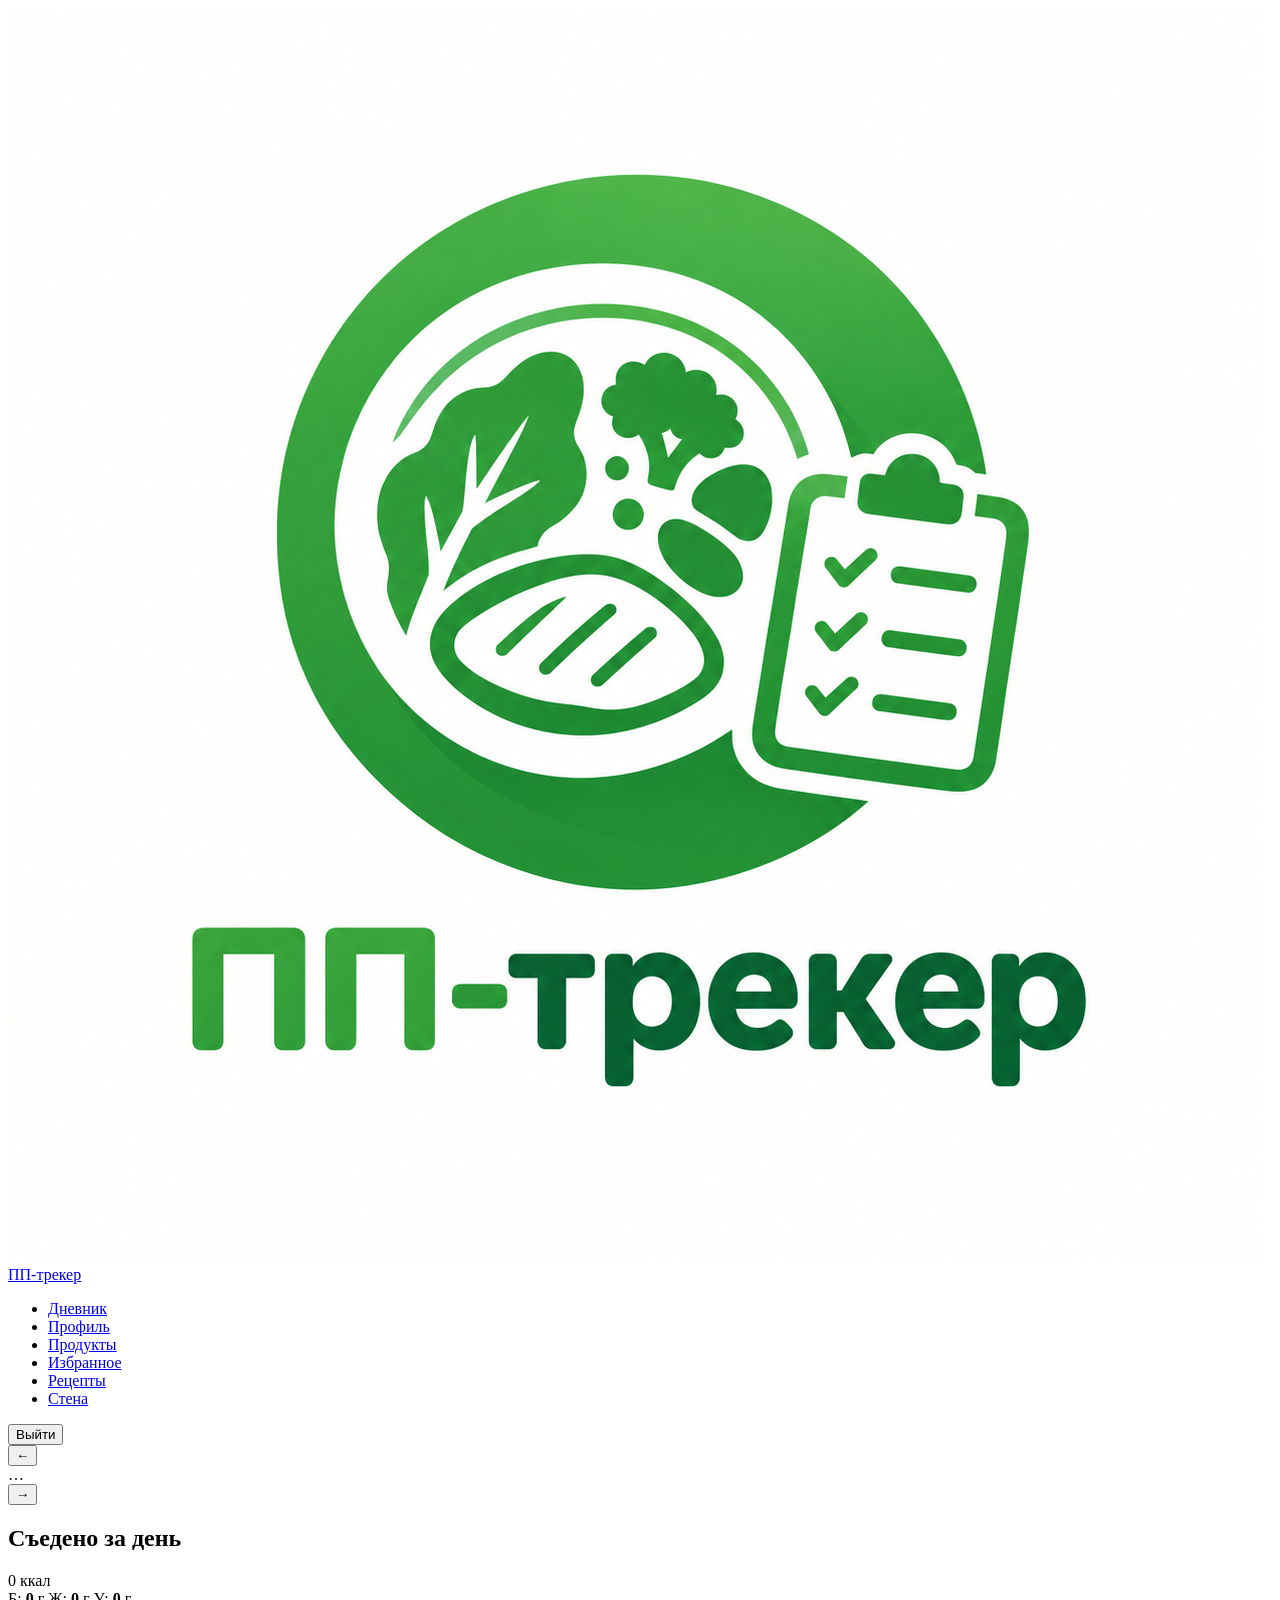
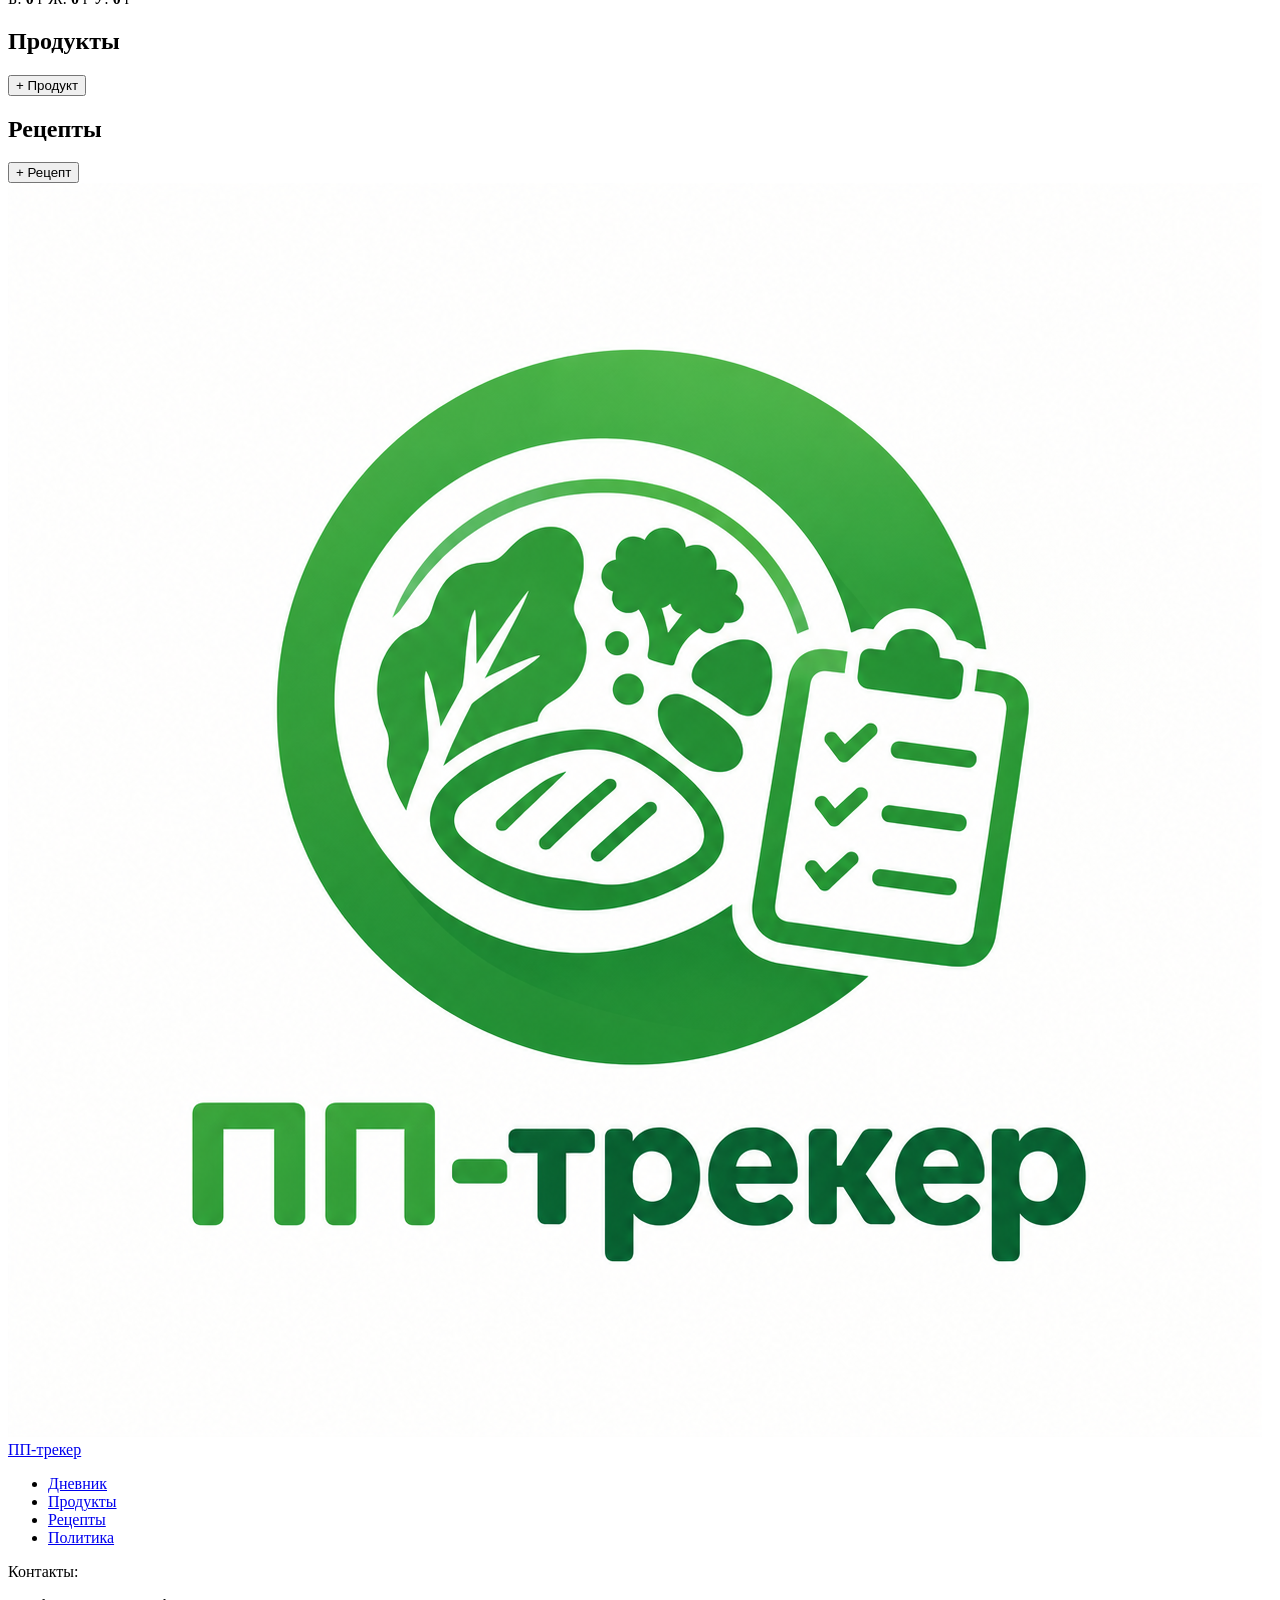
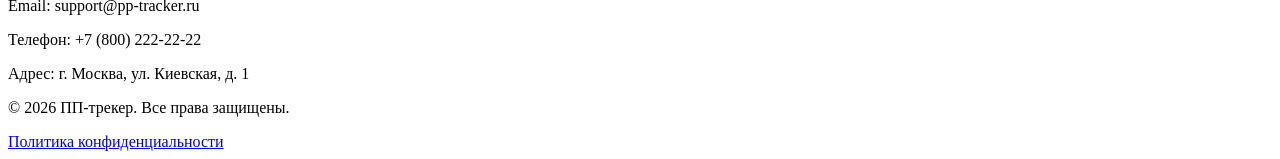
==== diary.html @ b901b1bf "Update logo" ====
<!DOCTYPE html>
<html lang="ru">
<head>
  <meta charset="UTF-8">
  <meta name="viewport" content="width=device-width, initial-scale=1.0">
  <title>Дневник</title>
  <link rel="icon" href="images/logo_1.png" type="image/png">
  <link rel="preconnect" href="https://fonts.googleapis.com">
  <link rel="preconnect" href="https://fonts.gstatic.com" crossorigin>
  <link href="https://fonts.googleapis.com/css2?family=Space+Grotesk:wght@400;500;700&display=swap" rel="stylesheet">
  <link rel="stylesheet" href="style.css">
</head>
<body>

  <header class="header container">
    <a href="diary.html" class="header__logo">
      <img src="images/logo_1.png" alt="Логотип" class="logo__img">
      ПП-трекер
    </a>
    <nav class="nav">
      <ul class="nav__list">
        <li class="nav__item"><a href="diary.html" class="nav__link nav__link_active">Дневник</a></li>
        <li class="nav__item"><a href="profile.html" class="nav__link">Профиль</a></li>
        <li class="nav__item"><a href="products.html" class="nav__link">Продукты</a></li>
        <li class="nav__item"><a href="favorites.html" class="nav__link">Избранное</a></li>
        <li class="nav__item"><a href="recipes.html" class="nav__link">Рецепты</a></li>
        <li class="nav__item"><a href="wall.html" class="nav__link">Стена</a></li>
      </ul>
      <div class="nav__auth">
        <button type="button" class="nav__auth-btn" onclick="logout()">Выйти</button>
      </div>
    </nav>
  </header>

  <main class="container">

    <!-- Панель даты -->
    <section class="diary-date">
      <button type="button" class="diary-date__arrow" id="prev-day" aria-label="Предыдущий день">←</button>
      <div class="diary-date__current" id="current-date">…</div>
      <button type="button" class="diary-date__arrow" id="next-day" aria-label="Следующий день">→</button>
    </section>

    <!-- Сводка за день -->
    <section class="card diary-summary">
      <h2 class="diary-summary__title">Съедено за день</h2>
      <div class="diary-summary__calories">
        <span id="total-calories">0</span> ккал
      </div>
      <div class="diary-summary__macros">
        <span>Б: <b id="total-protein">0</b> г</span>
        <span>Ж: <b id="total-fats">0</b> г</span>
        <span>У: <b id="total-carbs">0</b> г</span>
      </div>
    </section>

    <!-- Секция: Продукты -->
    <section class="diary-section">
      <div class="diary-section__head">
        <h2 class="diary-section__title">Продукты</h2>
        <button type="button" class="button button_theme_green diary-section__add" data-type="product">
          + Продукт
        </button>
      </div>
      <div id="products-list" class="diary-list"></div>
    </section>

    <!-- Секция: Рецепты -->
    <section class="diary-section">
      <div class="diary-section__head">
        <h2 class="diary-section__title">Рецепты</h2>
        <button type="button" class="button button_theme_green diary-section__add" data-type="recipe">
          + Рецепт
        </button>
      </div>
      <div id="recipes-list" class="diary-list"></div>
    </section>

  </main>

  <footer class="footer container">
    <div class="footer__inner">
      <div class="footer__header">
        <a href="diary.html" class="footer__logo">
          <img src="images/logo_1.png" alt="Логотип" class="logo__img">
          ПП-трекер
        </a>
        <ul class="footer__nav-list">
          <li><a href="diary.html" class="footer__nav-link">Дневник</a></li>
          <li><a href="products.html" class="footer__nav-link">Продукты</a></li>
          <li><a href="recipes.html" class="footer__nav-link">Рецепты</a></li>
          <li><a href="privacy.html" class="footer__nav-link">Политика</a></li>
        </ul>
      </div>

      <div class="footer__body">
        <div class="footer__contact-info">
          <span class="footer__contact-badge">Контакты:</span>
          <p>Email: support@pp-tracker.ru</p>
          <p>Телефон: +7 (800) 222-22-22</p>
          <p>Адрес: г. Москва, ул. Киевская, д. 1</p>
        </div>
      </div>

      <div class="footer__bottom">
        <p>© 2026 ПП-трекер. Все права защищены.</p>
        <a href="privacy.html" class="footer__privacy">Политика конфиденциальности</a>
      </div>
    </div>
  </footer>

  <script src="js/api.js"></script>
  <script src="js/auth.js"></script>
  <script src="js/diary.js"></script>
</body>
</html>
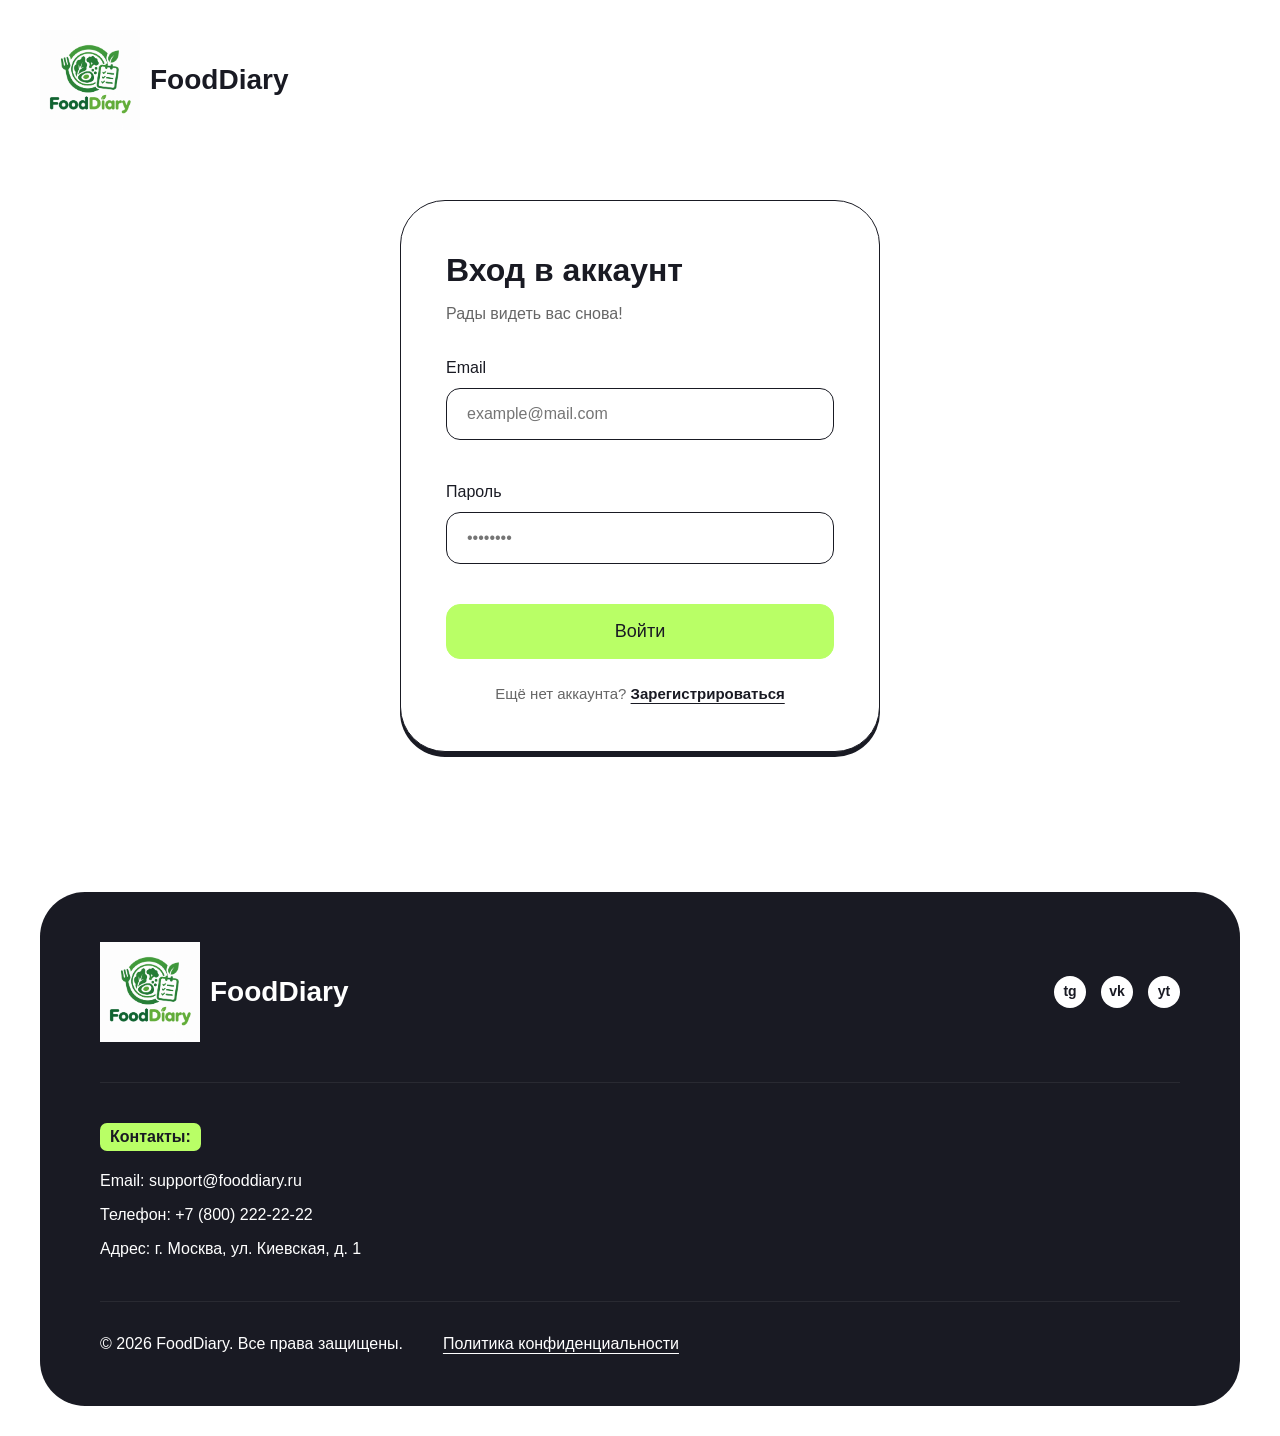
==== commit f5267ba0: "Версия 2.0: карточки рецептов, новый лого, админка, FoodDiary" ====
--- a/diary.html
+++ b/diary.html
@@ -3,7 +3,7 @@
 <head>
   <meta charset="UTF-8">
   <meta name="viewport" content="width=device-width, initial-scale=1.0">
-  <title>Дневник</title>
+  <title>Дневник — FoodDiary</title>
   <link rel="icon" href="images/logo_1.png" type="image/png">
   <link rel="preconnect" href="https://fonts.googleapis.com">
   <link rel="preconnect" href="https://fonts.gstatic.com" crossorigin>
@@ -15,7 +15,7 @@
   <header class="header container">
     <a href="diary.html" class="header__logo">
       <img src="images/logo_1.png" alt="Логотип" class="logo__img">
-      ПП-трекер
+      FoodDiary
     </a>
     <nav class="nav">
       <ul class="nav__list">
@@ -39,6 +39,7 @@
       <button type="button" class="diary-date__arrow" id="prev-day" aria-label="Предыдущий день">←</button>
       <div class="diary-date__current" id="current-date">…</div>
       <button type="button" class="diary-date__arrow" id="next-day" aria-label="Следующий день">→</button>
+      <input type="date" id="date-picker" class="form__input" style="width:auto;" aria-label="Выбрать дату">
     </section>
 
     <!-- Сводка за день -->
@@ -83,7 +84,7 @@
       <div class="footer__header">
         <a href="diary.html" class="footer__logo">
           <img src="images/logo_1.png" alt="Логотип" class="logo__img">
-          ПП-трекер
+          FoodDiary
         </a>
         <ul class="footer__nav-list">
           <li><a href="diary.html" class="footer__nav-link">Дневник</a></li>
@@ -96,14 +97,14 @@
       <div class="footer__body">
         <div class="footer__contact-info">
           <span class="footer__contact-badge">Контакты:</span>
-          <p>Email: support@pp-tracker.ru</p>
+          <p>Email: support@fooddiary.ru</p>
           <p>Телефон: +7 (800) 222-22-22</p>
           <p>Адрес: г. Москва, ул. Киевская, д. 1</p>
         </div>
       </div>
 
       <div class="footer__bottom">
-        <p>© 2026 ПП-трекер. Все права защищены.</p>
+        <p>© 2026 FoodDiary. Все права защищены.</p>
         <a href="privacy.html" class="footer__privacy">Политика конфиденциальности</a>
       </div>
     </div>
--- a/style.css
+++ b/style.css
@@ -0,0 +1,1347 @@
+/* ============================================
+   1. ДИЗАЙН-СИСТЕМА (ПЕРЕМЕННЫЕ И СБРОС)
+   ============================================ */
+:root {
+  --color-primary: #B9FF66;
+  --color-dark: #191A23;
+  --color-grey: #F3F3F3;
+  --color-white: #FFFFFF;
+  --color-muted: #666666;
+  --color-border: #191A23;
+  --color-error: #d32f2f;
+
+  --font-main: 'Space Grotesk', sans-serif;
+  --radius-card: 45px;
+  --radius-btn: 14px;
+  --radius-sm: 10px;
+
+  --shadow-card: 0px 5px 0px #191A23;
+}
+
+* {
+  box-sizing: border-box;
+  margin: 0;
+  padding: 0;
+}
+
+body {
+  font-family: var(--font-main);
+  background-color: var(--color-white);
+  color: var(--color-dark);
+  line-height: 1.5;
+  -webkit-font-smoothing: antialiased;
+  min-height: 100vh;
+  display: flex;
+  flex-direction: column;
+}
+
+main {
+  flex: 1;
+}
+
+img {
+  max-width: 100%;
+  display: block;
+}
+
+a {
+  color: inherit;
+}
+
+.container {
+  max-width: 1240px;
+  margin: 0 auto;
+  padding: 0 20px;
+  width: 100%;
+}
+
+/* ============================================
+   2. ШАПКА
+   ============================================ */
+.header {
+  display: flex;
+  align-items: center;
+  justify-content: space-between;
+  padding: 30px 20px;
+  gap: 20px;
+}
+
+.header__logo {
+  font-size: 28px;
+  font-weight: 700;
+  color: var(--color-dark);
+  text-decoration: none;
+  display: flex;
+  align-items: center;
+  gap: 10px;
+}
+
+.logo__img {
+  width: 100px;
+  height: 100px;
+  object-fit: contain;
+}
+
+.nav {
+  display: flex;
+  align-items: center;
+  gap: 40px;
+}
+
+.nav__list {
+  display: flex;
+  list-style: none;
+  gap: 30px;
+}
+
+.nav__link {
+  text-decoration: none;
+  color: var(--color-dark);
+  font-size: 18px;
+  font-weight: 500;
+  transition: opacity 0.2s ease;
+}
+
+.nav__link:hover {
+  opacity: 0.65;
+}
+
+.nav__link_active {
+  font-weight: 700;
+  text-decoration: underline;
+  text-underline-offset: 6px;
+}
+
+.nav__auth {
+  display: flex;
+  align-items: center;
+  gap: 15px;
+}
+
+.nav__auth-btn {
+  text-decoration: none;
+  font-size: 18px;
+  font-weight: 500;
+  color: var(--color-dark);
+  transition: opacity 0.2s ease;
+}
+
+.nav__auth-btn:hover {
+  opacity: 0.65;
+}
+
+/* ============================================
+   3. КНОПКИ
+   ============================================ */
+.button {
+  display: inline-block;
+  padding: 16px 32px;
+  border-radius: var(--radius-btn);
+  font-size: 18px;
+  font-weight: 500;
+  font-family: inherit;
+  text-align: center;
+  text-decoration: none;
+  cursor: pointer;
+  transition: all 0.2s ease;
+  border: 1px solid var(--color-dark);
+  background: transparent;
+  color: var(--color-dark);
+}
+
+.button_theme_primary {
+  background-color: var(--color-dark);
+  color: var(--color-white);
+}
+
+.button_theme_primary:hover {
+  background-color: var(--color-primary);
+  color: var(--color-dark);
+}
+
+.button_theme_outline {
+  background-color: transparent;
+  color: var(--color-dark);
+}
+
+.button_theme_outline:hover {
+  background-color: var(--color-dark);
+  color: var(--color-white);
+}
+
+.button_theme_green {
+  background-color: var(--color-primary);
+  color: var(--color-dark);
+  border-color: var(--color-primary);
+}
+
+.button_theme_green:hover {
+  opacity: 0.85;
+}
+
+.button_full {
+  width: 100%;
+}
+
+/* ============================================
+   4. ЗАГОЛОВКИ И ПЛАШКИ
+   ============================================ */
+.badge {
+  display: inline-block;
+  background-color: var(--color-primary);
+  padding: 2px 12px;
+  border-radius: 7px;
+  font-size: 32px;
+  font-weight: 700;
+}
+
+.section-title {
+  display: flex;
+  align-items: center;
+  gap: 40px;
+  margin: 60px 0 40px;
+  flex-wrap: wrap;
+}
+
+.section-title p {
+  font-size: 18px;
+  max-width: 500px;
+  color: var(--color-muted);
+}
+
+.page-header {
+  margin: 40px 0;
+}
+
+.page-header h1 {
+  font-size: 40px;
+  margin-bottom: 10px;
+}
+
+.page-header p {
+  color: var(--color-muted);
+}
+
+/* ============================================
+   5. КАРТОЧКИ (переиспользуемый компонент)
+   ============================================ */
+.card {
+  background-color: var(--color-white);
+  border: 1px solid var(--color-border);
+  border-radius: var(--radius-card);
+  padding: 35px;
+  box-shadow: var(--shadow-card);
+}
+
+.cards-grid {
+  display: grid;
+  grid-template-columns: repeat(auto-fill, minmax(280px, 1fr));
+  gap: 25px;
+}
+
+/* ============================================
+   6. ФОРМЫ
+   ============================================ */
+.form__group {
+  margin-bottom: 20px;
+}
+
+.form__label {
+  display: block;
+  font-size: 16px;
+  font-weight: 500;
+  margin-bottom: 8px;
+}
+
+.form__input,
+.form__textarea,
+.form__select {
+  width: 100%;
+  padding: 16px 20px;
+  border: 1px solid var(--color-border);
+  border-radius: var(--radius-btn);
+  font-family: inherit;
+  font-size: 16px;
+  background-color: var(--color-white);
+  color: var(--color-dark);
+  outline: none;
+  transition: border-color 0.2s ease, box-shadow 0.2s ease;
+}
+
+.form__input:focus,
+.form__textarea:focus,
+.form__select:focus {
+  box-shadow: 0 0 0 3px rgba(185, 255, 102, 0.5);
+}
+
+.form__textarea {
+  resize: vertical;
+  min-height: 120px;
+}
+
+.form__error {
+  display: block;
+  min-height: 16px;
+  margin-top: 4px;
+  font-size: 13px;
+  color: var(--color-error);
+}
+
+.form__input_error {
+  border-color: var(--color-error);
+  background-color: #fff5f5;
+}
+
+.form__hint {
+  font-size: 13px;
+  color: var(--color-muted);
+  margin-top: 4px;
+}
+
+/* ============================================
+   7. СТРАНИЦЫ АВТОРИЗАЦИИ
+   ============================================ */
+.auth {
+  display: flex;
+  justify-content: center;
+  align-items: flex-start;
+  padding: 40px 20px 80px;
+}
+
+.auth__card {
+  width: 100%;
+  max-width: 480px;
+  background-color: var(--color-white);
+  border: 1px solid var(--color-border);
+  border-radius: var(--radius-card);
+  padding: 45px;
+  box-shadow: var(--shadow-card);
+}
+
+.auth__title {
+  font-size: 32px;
+  font-weight: 700;
+  margin-bottom: 8px;
+}
+
+.auth__subtitle {
+  font-size: 16px;
+  color: var(--color-muted);
+  margin-bottom: 30px;
+}
+
+.auth__form {
+  display: flex;
+  flex-direction: column;
+}
+
+.auth__footer-text {
+  margin-top: 24px;
+  text-align: center;
+  font-size: 15px;
+  color: var(--color-muted);
+}
+
+.auth__footer-text a {
+  color: var(--color-dark);
+  font-weight: 700;
+  text-decoration: underline;
+  text-underline-offset: 4px;
+}
+
+/* ============================================
+   8. ФУТЕР
+   ============================================ */
+.footer {
+  margin-top: 60px;
+  margin-bottom: 30px;
+}
+
+.footer__inner {
+  background-color: var(--color-dark);
+  color: var(--color-white);
+  border-radius: var(--radius-card);
+  padding: 50px 60px;
+}
+
+.footer__header {
+  display: flex;
+  justify-content: space-between;
+  align-items: center;
+  margin-bottom: 40px;
+  flex-wrap: wrap;
+  gap: 20px;
+}
+
+.footer__logo {
+  color: var(--color-white);
+  font-size: 28px;
+  font-weight: 700;
+  text-decoration: none;
+  display: flex;
+  align-items: center;
+  gap: 10px;
+}
+
+.footer__nav-list {
+  display: flex;
+  list-style: none;
+  gap: 30px;
+  flex-wrap: wrap;
+}
+
+.footer__nav-link {
+  color: var(--color-white);
+  text-decoration: underline;
+  text-underline-offset: 4px;
+  font-size: 18px;
+}
+
+.footer__socials {
+  display: flex;
+  gap: 15px;
+}
+
+.social-icon {
+  width: 32px;
+  height: 32px;
+  background-color: var(--color-white);
+  color: var(--color-dark);
+  border-radius: 50%;
+  display: flex;
+  align-items: center;
+  justify-content: center;
+  text-decoration: none;
+  font-weight: 700;
+  font-size: 14px;
+  transition: background 0.2s ease;
+}
+
+.social-icon:hover {
+  background-color: var(--color-primary);
+}
+
+.footer__body {
+  border-top: 1px solid #292A32;
+  padding-top: 40px;
+  margin-bottom: 40px;
+}
+
+.footer__contact-info {
+  display: flex;
+  flex-direction: column;
+  gap: 10px;
+  font-size: 16px;
+}
+
+.footer__contact-badge {
+  background-color: var(--color-primary);
+  color: var(--color-dark);
+  padding: 2px 10px;
+  border-radius: 7px;
+  font-weight: 700;
+  display: inline-block;
+  align-self: flex-start;
+  margin-bottom: 8px;
+}
+
+.footer__bottom {
+  display: flex;
+  gap: 40px;
+  align-items: center;
+  font-size: 16px;
+  color: var(--color-white);
+  flex-wrap: wrap;
+  border-top: 1px solid #292A32;
+  padding-top: 30px;
+}
+
+.footer__privacy {
+  color: var(--color-white);
+  text-decoration: underline;
+  text-underline-offset: 4px;
+}
+
+/* ============================================
+   9. АДАПТИВ
+   ============================================ */
+@media (max-width: 900px) {
+  .nav {
+    gap: 20px;
+  }
+  .nav__list {
+    gap: 18px;
+  }
+  .nav__link,
+  .nav__auth-btn {
+    font-size: 16px;
+  }
+  .badge {
+    font-size: 26px;
+  }
+  .footer__inner {
+    padding: 35px 25px;
+  }
+}
+
+@media (max-width: 640px) {
+  .header {
+    flex-direction: column;
+    align-items: flex-start;
+  }
+  .nav {
+    flex-direction: column;
+    align-items: flex-start;
+    width: 100%;
+    gap: 15px;
+  }
+  .nav__list {
+    flex-wrap: wrap;
+    gap: 14px;
+  }
+  .auth__card {
+    padding: 30px 22px;
+  }
+  .auth__title {
+    font-size: 26px;
+  }
+  .badge {
+    font-size: 22px;
+  }
+  .footer__bottom {
+    flex-direction: column;
+    align-items: flex-start;
+    gap: 15px;
+  }
+}
+/* ============================================
+   10. ДНЕВНИК
+   ============================================ */
+
+.diary-date {
+  display: flex;
+  align-items: center;
+  justify-content: center;
+  gap: 20px;
+  margin: 20px 0 30px;
+}
+
+.diary-date__arrow {
+  width: 44px;
+  height: 44px;
+  border-radius: 50%;
+  border: 1px solid var(--color-border);
+  background: var(--color-white);
+  font-size: 20px;
+  cursor: pointer;
+  transition: background 0.2s ease;
+}
+
+.diary-date__arrow:hover {
+  background: var(--color-primary);
+}
+
+.diary-date__current {
+  font-size: 22px;
+  font-weight: 700;
+  min-width: 280px;
+  text-align: center;
+  text-transform: capitalize;
+}
+
+.diary-summary {
+  margin-bottom: 40px;
+  text-align: center;
+}
+
+.diary-summary__title {
+  font-size: 18px;
+  color: var(--color-muted);
+  font-weight: 500;
+  margin-bottom: 15px;
+}
+
+.diary-summary__calories {
+  font-size: 48px;
+  font-weight: 700;
+  margin-bottom: 10px;
+}
+
+.diary-summary__macros {
+  display: flex;
+  justify-content: center;
+  gap: 30px;
+  font-size: 18px;
+  color: var(--color-muted);
+}
+
+.diary-summary__macros b {
+  color: var(--color-dark);
+}
+
+.diary-section {
+  margin-bottom: 40px;
+}
+
+.diary-section__head {
+  display: flex;
+  align-items: center;
+  justify-content: space-between;
+  margin-bottom: 16px;
+  gap: 20px;
+  flex-wrap: wrap;
+}
+
+.diary-section__title {
+  font-size: 24px;
+  font-weight: 700;
+}
+
+.diary-section__add {
+  padding: 12px 22px;
+  font-size: 16px;
+}
+
+.diary-list {
+  display: flex;
+  flex-direction: column;
+  gap: 12px;
+}
+
+.diary-empty {
+  padding: 30px;
+  text-align: center;
+  background: var(--color-grey);
+  border-radius: var(--radius-btn);
+  color: var(--color-muted);
+  font-size: 16px;
+}
+
+.diary-item {
+  display: flex;
+  align-items: center;
+  justify-content: space-between;
+  gap: 16px;
+  padding: 16px 20px;
+  border: 1px solid var(--color-border);
+  border-radius: var(--radius-btn);
+  background: var(--color-white);
+  transition: box-shadow 0.2s ease;
+}
+
+.diary-item:hover {
+  box-shadow: 0 4px 0 rgba(25, 26, 35, 0.1);
+}
+
+.diary-item__name {
+  font-size: 18px;
+  font-weight: 700;
+  margin-bottom: 4px;
+}
+
+.diary-item__details {
+  font-size: 14px;
+  color: var(--color-muted);
+}
+
+.diary-item__delete {
+  width: 36px;
+  height: 36px;
+  border-radius: 50%;
+  border: 1px solid var(--color-border);
+  background: var(--color-white);
+  font-size: 20px;
+  line-height: 1;
+  cursor: pointer;
+  color: var(--color-dark);
+  transition: all 0.2s ease;
+  flex-shrink: 0;
+}
+
+.diary-item__delete:hover {
+  background: var(--color-error);
+  color: var(--color-white);
+  border-color: var(--color-error);
+}
+
+@media (max-width: 640px) {
+  .diary-date__current {
+    font-size: 18px;
+    min-width: 0;
+    flex: 1;
+  }
+  .diary-summary__calories {
+    font-size: 36px;
+  }
+  .diary-summary__macros {
+    gap: 18px;
+    font-size: 16px;
+  }
+  .diary-section__title {
+    font-size: 20px;
+  }
+}
+/* ============================================
+   11. СТРАНИЦА ПРОДУКТОВ
+   ============================================ */
+
+/* Тулбар с поиском и кнопкой назад */
+.products-toolbar {
+  display: flex;
+  gap: 16px;
+  margin-bottom: 30px;
+  flex-wrap: wrap;
+}
+
+.products-toolbar .form__input {
+  flex: 1;
+  min-width: 220px;
+}
+
+/* Сетка карточек */
+.products-grid {
+  display: grid;
+  grid-template-columns: repeat(auto-fill, minmax(260px, 1fr));
+  gap: 20px;
+  margin-bottom: 40px;
+}
+
+.product-card {
+  display: flex;
+  flex-direction: column;
+  gap: 6px;
+  padding: 22px;
+  border: 1px solid var(--color-border);
+  border-radius: var(--radius-btn);
+  background: var(--color-white);
+  transition: transform 0.15s ease, box-shadow 0.15s ease;
+}
+
+.product-card:hover {
+  transform: translateY(-2px);
+  box-shadow: var(--shadow-card);
+}
+
+.product-card__name {
+  font-size: 18px;
+  font-weight: 700;
+}
+
+.product-card__kbju {
+  font-size: 14px;
+  color: var(--color-muted);
+}
+
+.product-card__hint {
+  font-size: 12px;
+  color: var(--color-muted);
+  margin-bottom: 10px;
+}
+
+.product-card__add {
+  padding: 12px 20px;
+  font-size: 16px;
+  margin-top: auto;
+}
+
+/* ============================================
+   12. ПАНЕЛЬ ГРАММОВКИ (внизу страницы)
+   ============================================ */
+
+.grams-panel {
+  margin: 40px 0;
+  scroll-margin-top: 20px;   /* отступ сверху при плавном скролле */
+}
+
+.grams-panel__card {
+  padding: 30px;
+  border: 2px solid var(--color-border);
+  background: var(--color-white);
+}
+
+.grams-panel__head {
+  display: flex;
+  align-items: flex-start;
+  justify-content: space-between;
+  gap: 20px;
+  margin-bottom: 20px;
+}
+
+.grams-panel__title {
+  font-size: 24px;
+  font-weight: 700;
+  margin-bottom: 4px;
+}
+
+.grams-panel__kbju {
+  font-size: 14px;
+  color: var(--color-muted);
+}
+
+.grams-panel__close {
+  width: 36px;
+  height: 36px;
+  border-radius: 50%;
+  border: 1px solid var(--color-border);
+  background: var(--color-white);
+  font-size: 20px;
+  line-height: 1;
+  cursor: pointer;
+  color: var(--color-dark);
+  transition: all 0.2s ease;
+  flex-shrink: 0;
+}
+
+.grams-panel__close:hover {
+  background: var(--color-dark);
+  color: var(--color-white);
+}
+
+.grams-panel__form {
+  display: flex;
+  flex-direction: column;
+}
+
+.grams-panel__preview {
+  padding: 16px;
+  background: var(--color-grey);
+  border-radius: var(--radius-btn);
+  margin-bottom: 20px;
+  text-align: center;
+}
+
+.grams-panel__preview-title {
+  font-size: 14px;
+  color: var(--color-muted);
+  margin-bottom: 6px;
+}
+
+.grams-panel__preview-values {
+  font-size: 16px;
+  color: var(--color-dark);
+}
+
+.grams-panel__preview-values b {
+  font-size: 18px;
+}
+
+/* ============================================
+   13. TOAST
+   ============================================ */
+
+.toast {
+  position: fixed;
+  bottom: 30px;
+  left: 50%;
+  transform: translateX(-50%) translateY(100px);
+  background: var(--color-dark);
+  color: var(--color-white);
+  padding: 14px 24px;
+  border-radius: var(--radius-btn);
+  font-size: 16px;
+  font-weight: 500;
+  opacity: 0;
+  transition: all 0.3s ease;
+  z-index: 2000;
+  pointer-events: none;
+}
+
+.toast_visible {
+  opacity: 1;
+  transform: translateX(-50%) translateY(0);
+}
+
+/* ============================================
+   14. АДАПТИВ: ПРОДУКТЫ + ГРАММОВКА
+   ============================================ */
+
+@media (max-width: 640px) {
+  .products-toolbar {
+    flex-direction: column;
+  }
+
+  .products-toolbar .form__input {
+    width: 100%;
+  }
+
+  .products-grid {
+    grid-template-columns: 1fr;
+  }
+
+  .grams-panel__card {
+    padding: 22px;
+  }
+
+  .grams-panel__title {
+    font-size: 20px;
+  }
+}
+/* ============================================
+   15. ИЗБРАННОЕ (звёздочка на карточках)
+   ============================================ */
+
+.product-card__head {
+  display: flex;
+  align-items: flex-start;
+  justify-content: space-between;
+  gap: 10px;
+}
+
+.product-card__fav {
+  width: 32px;
+  height: 32px;
+  border-radius: 50%;
+  border: 1px solid var(--color-border);
+  background: var(--color-white);
+  font-size: 18px;
+  line-height: 1;
+  cursor: pointer;
+  color: #ccc;
+  transition: all 0.2s ease;
+  flex-shrink: 0;
+  padding: 0;
+}
+
+.product-card__fav:hover {
+  color: var(--color-primary);
+  border-color: var(--color-primary);
+}
+
+.product-card__fav_active {
+  color: var(--color-primary);
+  background: var(--color-dark);
+  border-color: var(--color-dark);
+}
+
+.product-card__fav_active:hover {
+  opacity: 0.85;
+}/* ============================================
+   16. ПРОФИЛЬ
+   ============================================ */
+
+.profile-card {
+  text-align: center;
+  padding: 40px 30px;
+  margin-bottom: 30px;
+}
+
+.profile-avatar {
+  width: 96px;
+  height: 96px;
+  border-radius: 50%;
+  background: var(--color-primary);
+  border: 2px solid var(--color-border);
+  display: flex;
+  align-items: center;
+  justify-content: center;
+  font-size: 36px;
+  font-weight: 700;
+  color: var(--color-dark);
+  margin: 0 auto 20px;
+}
+
+.profile-name {
+  font-size: 28px;
+  font-weight: 700;
+  margin-bottom: 6px;
+}
+
+.profile-email {
+  font-size: 16px;
+  color: var(--color-muted);
+  margin-bottom: 6px;
+}
+
+.profile-since {
+  font-size: 14px;
+  color: var(--color-muted);
+}
+
+/* Статистика */
+.profile-stats {
+  display: grid;
+  grid-template-columns: repeat(3, 1fr);
+  gap: 20px;
+  margin-bottom: 30px;
+}
+
+.profile-stat {
+  text-align: center;
+  padding: 26px 20px;
+}
+
+.profile-stat__value {
+  font-size: 36px;
+  font-weight: 700;
+  color: var(--color-dark);
+  margin-bottom: 6px;
+}
+
+.profile-stat__label {
+  font-size: 14px;
+  color: var(--color-muted);
+}
+
+/* Форма редактирования */
+.profile-edit {
+  margin-bottom: 30px;
+}
+
+.profile-edit__title {
+  font-size: 22px;
+  font-weight: 700;
+  margin-bottom: 20px;
+}
+
+.profile-edit__form {
+  display: flex;
+  flex-direction: column;
+}
+
+.profile-edit__form .button {
+  align-self: flex-start;
+}
+
+/* Выход */
+.profile-logout {
+  text-align: center;
+  margin-bottom: 60px;
+}
+
+/* Адаптив */
+@media (max-width: 640px) {
+  .profile-stats {
+    grid-template-columns: 1fr;
+  }
+  .profile-stat__value {
+    font-size: 28px;
+  }
+  .profile-name {
+    font-size: 22px;
+  }
+  .profile-avatar {
+    width: 80px;
+    height: 80px;
+    font-size: 30px;
+  }
+}
+/* ============================================
+   17. СТЕНА
+   ============================================ */
+
+/* Форма нового поста */
+.wall-form {
+  display: flex;
+  gap: 16px;
+  padding: 24px;
+  margin-bottom: 30px;
+}
+
+.wall-form__avatar {
+  width: 48px;
+  height: 48px;
+  border-radius: 50%;
+  background: var(--color-primary);
+  border: 1px solid var(--color-border);
+  display: flex;
+  align-items: center;
+  justify-content: center;
+  font-size: 18px;
+  font-weight: 700;
+  flex-shrink: 0;
+}
+
+.wall-form__inner {
+  flex: 1;
+  display: flex;
+  flex-direction: column;
+  gap: 12px;
+}
+
+.wall-form__actions {
+  display: flex;
+  justify-content: space-between;
+  align-items: center;
+  gap: 16px;
+}
+
+.wall-form__counter {
+  font-size: 14px;
+  color: var(--color-muted);
+}
+
+/* Лента */
+.wall-feed {
+  display: flex;
+  flex-direction: column;
+  gap: 20px;
+  margin-bottom: 40px;
+}
+
+/* Пост */
+.post {
+  background: var(--color-white);
+  border: 1px solid var(--color-border);
+  border-radius: var(--radius-card);
+  padding: 24px;
+  box-shadow: var(--shadow-card);
+}
+
+.post__head {
+  display: flex;
+  align-items: center;
+  gap: 14px;
+  margin-bottom: 16px;
+}
+
+.post__avatar {
+  width: 44px;
+  height: 44px;
+  border-radius: 50%;
+  background: var(--color-primary);
+  border: 1px solid var(--color-border);
+  display: flex;
+  align-items: center;
+  justify-content: center;
+  font-size: 16px;
+  font-weight: 700;
+  flex-shrink: 0;
+}
+
+.post__author {
+  flex: 1;
+  min-width: 0;
+}
+
+.post__author-name {
+  font-weight: 700;
+  font-size: 16px;
+}
+
+.post__date {
+  font-size: 13px;
+  color: var(--color-muted);
+}
+
+.post__delete {
+  width: 32px;
+  height: 32px;
+  border-radius: 50%;
+  border: 1px solid var(--color-border);
+  background: var(--color-white);
+  font-size: 18px;
+  line-height: 1;
+  cursor: pointer;
+  color: var(--color-dark);
+  transition: all 0.2s ease;
+  flex-shrink: 0;
+  padding: 0;
+}
+
+.post__delete:hover {
+  background: var(--color-error);
+  color: var(--color-white);
+  border-color: var(--color-error);
+}
+
+.post__text {
+  font-size: 16px;
+  line-height: 1.55;
+  margin-bottom: 16px;
+  word-wrap: break-word;
+}
+
+/* Действия под постом */
+.post__actions {
+  display: flex;
+  gap: 12px;
+  border-top: 1px solid #ebebeb;
+  padding-top: 14px;
+}
+
+.post__action {
+  display: flex;
+  align-items: center;
+  gap: 6px;
+  padding: 8px 16px;
+  border: 1px solid var(--color-border);
+  border-radius: 20px;
+  background: var(--color-white);
+  font-size: 14px;
+  font-weight: 500;
+  cursor: pointer;
+  color: var(--color-dark);
+  transition: all 0.2s ease;
+  font-family: inherit;
+}
+
+.post__action:hover {
+  background: var(--color-grey);
+}
+
+.post__action_active {
+  background: var(--color-primary);
+  border-color: var(--color-primary);
+}
+
+/* Комментарии */
+.post__comments {
+  margin-top: 16px;
+  padding-top: 16px;
+  border-top: 1px solid #ebebeb;
+}
+
+.post__comments-list {
+  display: flex;
+  flex-direction: column;
+  gap: 12px;
+  margin-bottom: 14px;
+}
+
+.comment {
+  display: flex;
+  gap: 10px;
+}
+
+.comment__avatar {
+  width: 32px;
+  height: 32px;
+  border-radius: 50%;
+  background: var(--color-grey);
+  border: 1px solid var(--color-border);
+  display: flex;
+  align-items: center;
+  justify-content: center;
+  font-size: 12px;
+  font-weight: 700;
+  flex-shrink: 0;
+}
+
+.comment__body {
+  flex: 1;
+  min-width: 0;
+}
+
+.comment__head {
+  display: flex;
+  gap: 10px;
+  align-items: baseline;
+  margin-bottom: 2px;
+}
+
+.comment__author {
+  font-weight: 700;
+  font-size: 14px;
+}
+
+.comment__date {
+  font-size: 12px;
+  color: var(--color-muted);
+}
+
+.comment__text {
+  font-size: 14px;
+  line-height: 1.5;
+  word-wrap: break-word;
+}
+
+/* Форма комментария */
+.post__comment-form {
+  display: flex;
+  gap: 10px;
+}
+
+.post__comment-input {
+  flex: 1;
+  padding: 10px 16px;
+  font-size: 14px;
+}
+
+.post__comment-submit {
+  padding: 10px 20px;
+  font-size: 14px;
+}
+
+/* Адаптив */
+@media (max-width: 640px) {
+  .wall-form {
+    flex-direction: column;
+    padding: 20px;
+  }
+  .wall-form__avatar {
+    align-self: flex-start;
+  }
+  .wall-form__actions {
+    flex-direction: column-reverse;
+    align-items: stretch;
+  }
+  .wall-form__actions .button {
+    width: 100%;
+  }
+  .post {
+    padding: 18px;
+  }
+  .post__comment-form {
+    flex-direction: column;
+  }
+  .post__comment-submit {
+    width: 100%;
+  }
+}
+
+/* ===== FoodDiary: дополнения. Допиши в конец style.css ===== */
+
+/* фильтр категорий рядом с поиском */
+.products-toolbar .form__select {
+  flex: 0 0 auto;
+  min-width: 200px;
+}
+
+/* ряд кнопок в карточке продукта / рецепта */
+.product-card__actions {
+  display: flex;
+  gap: 8px;
+  margin-top: auto;
+}
+.product-card__actions + .product-card__actions {
+  margin-top: 0;
+}
+.product-card__actions .button {
+  flex: 1;
+  margin-top: 0;
+  padding: 10px 14px;
+  font-size: 15px;
+  text-align: center;
+}
+
+/* удаление комментария */
+.comment__delete {
+  margin-left: auto;
+  width: 22px;
+  height: 22px;
+  border-radius: 50%;
+  border: 1px solid var(--color-border);
+  background: var(--color-white);
+  font-size: 14px;
+  line-height: 1;
+  cursor: pointer;
+  color: var(--color-dark);
+  padding: 0;
+  transition: all 0.2s ease;
+}
+.comment__delete:hover {
+  background: var(--color-error);
+  color: var(--color-white);
+  border-color: var(--color-error);
+}
+
+/* карточка рецепта */
+#recipe-ingredients-list,
+#recipe-steps-list {
+  padding-left: 22px;
+  line-height: 1.7;
+  margin-bottom: 24px;
+}
+#recipe-steps-list li {
+  margin-bottom: 8px;
+}
